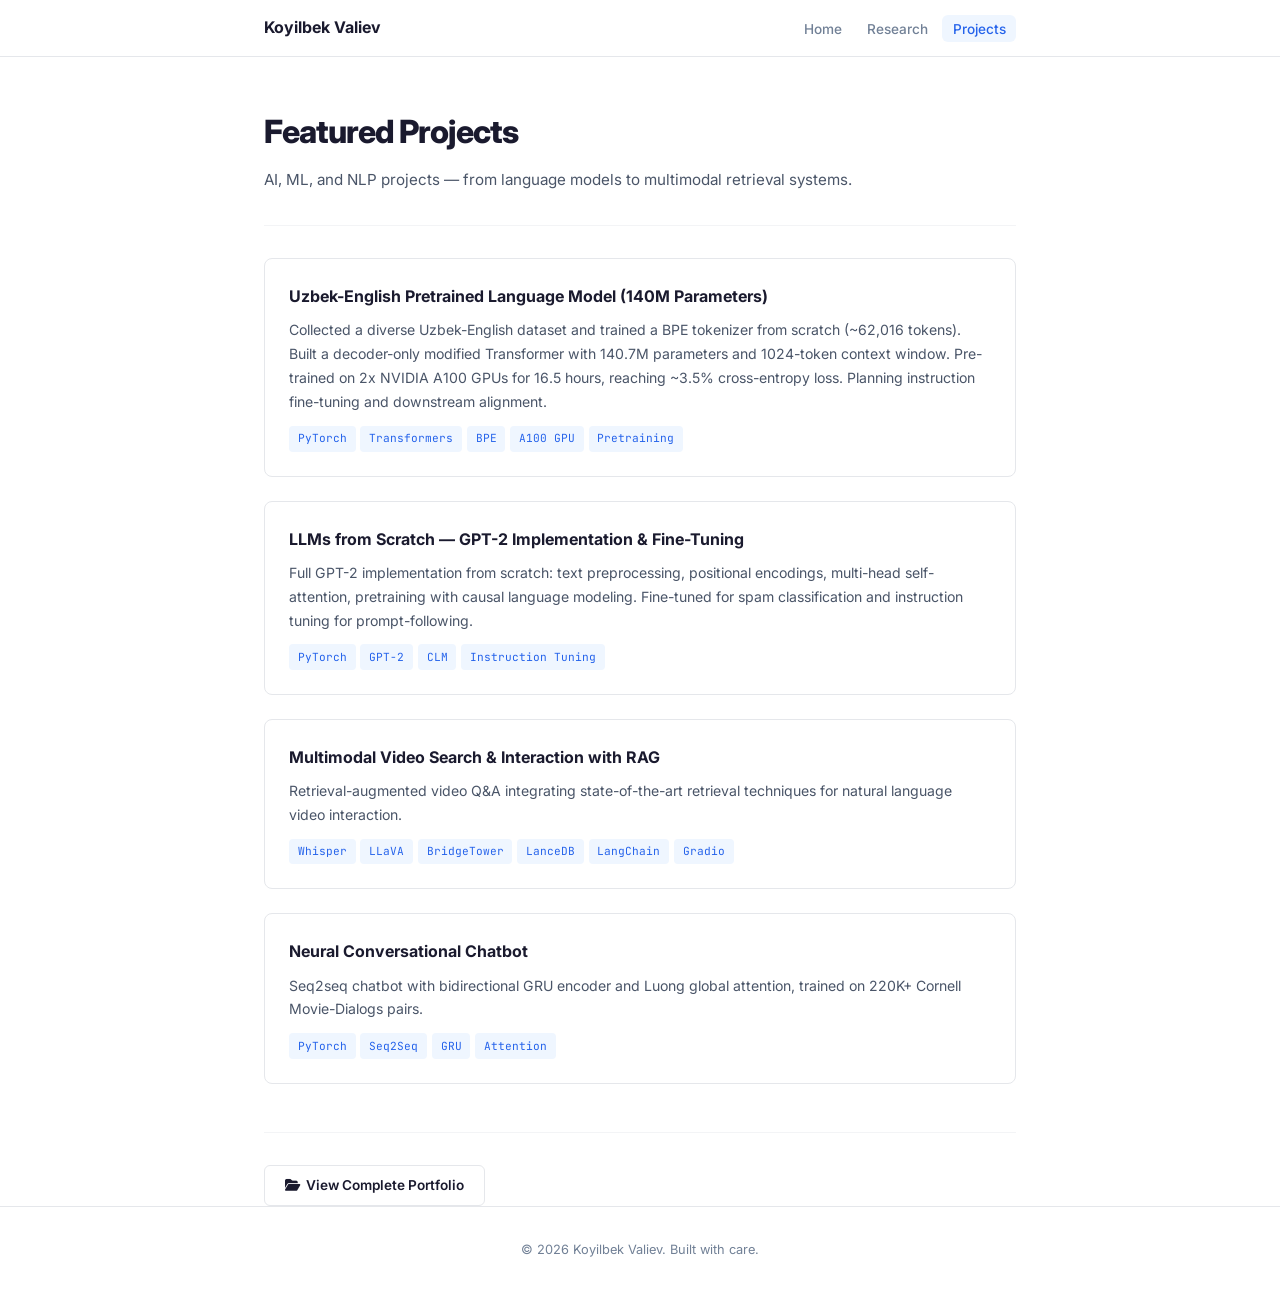
==== projects.html @ 2087cb86 "Restructure to multi-page site: Home, Research, Projects Converted from single-page scroll to 3 sepa" ====
<!DOCTYPE html>
<html lang="en">
<head>
    <meta charset="UTF-8" />
    <meta name="viewport" content="width=device-width, initial-scale=1.0" />
    <title>Projects — Koyilbek Valiev</title>
    <meta name="description" content="Featured AI and ML projects by Koyilbek Valiev." />
    <link rel="icon" href="favicon.ico" type="image/x-icon" />
    <link rel="preconnect" href="https://fonts.googleapis.com" />
    <link rel="preconnect" href="https://fonts.gstatic.com" crossorigin />
    <link href="https://fonts.googleapis.com/css2?family=Inter:wght@300;400;500;600;700;800&family=JetBrains+Mono:wght@400;500&display=swap" rel="stylesheet" />
    <link href="https://cdnjs.cloudflare.com/ajax/libs/font-awesome/6.5.1/css/all.min.css" rel="stylesheet" />
    <link rel="stylesheet" href="css/shared.css" />
    <style>
        /* PROJECT-SPECIFIC STYLES */
        .projects-list {
            display: flex;
            flex-direction: column;
            gap: 1.5rem;
            padding: 2rem 0;
        }

        .project-item {
            padding: 1.5rem;
            border: 1px solid var(--border);
            border-radius: var(--radius);
            transition: var(--transition);
        }

        .project-item:hover {
            border-color: var(--accent);
            box-shadow: var(--shadow-sm);
        }

        .project-item h3 {
            font-size: 1rem;
            font-weight: 700;
            margin-bottom: 0.5rem;
        }

        .project-item h3 a {
            color: var(--text);
            text-decoration: none;
        }

        .project-item h3 a:hover {
            color: var(--accent);
        }

        .project-item p {
            font-size: 0.88rem;
            color: var(--text-secondary);
            line-height: 1.7;
            margin-bottom: 0.75rem;
        }

        .project-tags {
            display: flex;
            flex-wrap: wrap;
            gap: 0.3rem;
        }

        .project-tags span {
            font-family: 'JetBrains Mono', monospace;
            font-size: 0.7rem;
            padding: 0.2rem 0.55rem;
            border-radius: 4px;
            background: var(--accent-light);
            color: var(--accent);
        }

        .portfolio-cta {
            margin-top: 1rem;
            padding-top: 2rem;
            border-top: 1px solid var(--border-light);
        }
    </style>
</head>
<body>

    <!-- Navigation -->
    <nav class="nav" role="navigation" aria-label="Main navigation">
        <div class="nav-inner">
            <a href="index.html" class="nav-name">Koyilbek Valiev</a>
            <button class="nav-hamburger" aria-label="Toggle menu" aria-expanded="false">
                <span></span><span></span><span></span>
            </button>
            <ul class="nav-links">
                <li><a href="index.html">Home</a></li>
                <li><a href="research.html">Research</a></li>
                <li><a href="projects.html" class="active">Projects</a></li>
            </ul>
        </div>
    </nav>

    <main class="container">
        <div class="page-header">
            <h1>Featured Projects</h1>
            <p>AI, ML, and NLP projects — from language models to multimodal retrieval systems.</p>
        </div>

        <div class="projects-list">
            <div class="project-item">
                <h3>Uzbek-English Pretrained Language Model (140M Parameters)</h3>
                <p>
                    Collected a diverse Uzbek-English dataset and trained a BPE tokenizer from scratch (~62,016 tokens).
                    Built a decoder-only modified Transformer with 140.7M parameters and 1024-token context window.
                    Pre-trained on 2x NVIDIA A100 GPUs for 16.5 hours, reaching ~3.5% cross-entropy loss.
                    Planning instruction fine-tuning and downstream alignment.
                </p>
                <div class="project-tags">
                    <span>PyTorch</span><span>Transformers</span><span>BPE</span><span>A100 GPU</span><span>Pretraining</span>
                </div>
            </div>

            <div class="project-item">
                <h3>LLMs from Scratch &mdash; GPT-2 Implementation &amp; Fine-Tuning</h3>
                <p>
                    Full GPT-2 implementation from scratch: text preprocessing, positional encodings, multi-head self-attention,
                    pretraining with causal language modeling. Fine-tuned for spam classification and instruction tuning for prompt-following.
                </p>
                <div class="project-tags">
                    <span>PyTorch</span><span>GPT-2</span><span>CLM</span><span>Instruction Tuning</span>
                </div>
            </div>

            <div class="project-item">
                <h3><a href="https://github.com/Valiev-Koyiljon/Multimodal-Video-Search-and-Interaction-with-RAG" target="_blank" rel="noopener">Multimodal Video Search &amp; Interaction with RAG</a></h3>
                <p>
                    Retrieval-augmented video Q&amp;A integrating state-of-the-art retrieval techniques for natural language video interaction.
                </p>
                <div class="project-tags">
                    <span>Whisper</span><span>LLaVA</span><span>BridgeTower</span><span>LanceDB</span><span>LangChain</span><span>Gradio</span>
                </div>
            </div>

            <div class="project-item">
                <h3><a href="https://github.com/Valiev-Koyiljon/seq2seq-attention-chatbot" target="_blank" rel="noopener">Neural Conversational Chatbot</a></h3>
                <p>
                    Seq2seq chatbot with bidirectional GRU encoder and Luong global attention,
                    trained on 220K+ Cornell Movie-Dialogs pairs.
                </p>
                <div class="project-tags">
                    <span>PyTorch</span><span>Seq2Seq</span><span>GRU</span><span>Attention</span>
                </div>
            </div>
        </div>

        <div class="portfolio-cta">
            <a href="Last_UPDATED_PORTFOLIO.pdf" class="btn btn-outline" target="_blank" rel="noopener">
                <i class="fas fa-folder-open"></i> View Complete Portfolio
            </a>
        </div>
    </main>

    <footer class="footer">
        <div class="container">
            <p>&copy; 2026 Koyilbek Valiev. Built with care.</p>
        </div>
    </footer>

    <script>
        const hamburger = document.querySelector('.nav-hamburger');
        const navLinks = document.querySelector('.nav-links');
        hamburger.addEventListener('click', () => {
            const open = navLinks.classList.toggle('open');
            hamburger.setAttribute('aria-expanded', open);
        });
    </script>
</body>
</html>
---- css/shared.css ----
/* ============================================
   SHARED STYLES — Koyilbek Valiev Portfolio
   Used by: index.html, research.html, projects.html
   ============================================ */

*, *::before, *::after {
    margin: 0; padding: 0; box-sizing: border-box;
}

:root {
    --bg: #ffffff;
    --bg-alt: #f8fafc;
    --text: #1a1a2e;
    --text-secondary: #4a5568;
    --text-muted: #718096;
    --accent: #2563EB;
    --accent-hover: #1d4ed8;
    --accent-light: #eff6ff;
    --border: #e5e7eb;
    --border-light: #f3f4f6;
    --shadow-sm: 0 1px 2px rgba(0,0,0,0.05);
    --shadow-md: 0 4px 6px -1px rgba(0,0,0,0.07);
    --radius: 8px;
    --max-width: 800px;
    --transition: 0.2s ease;
}

html {
    scroll-behavior: smooth;
    scroll-padding-top: 72px;
}

body {
    font-family: 'Inter', -apple-system, BlinkMacSystemFont, 'Segoe UI', sans-serif;
    background: var(--bg);
    color: var(--text);
    line-height: 1.7;
    -webkit-font-smoothing: antialiased;
    -moz-osx-font-smoothing: grayscale;
}

::selection {
    background: var(--accent);
    color: #fff;
}

/* ============================================
   NAVIGATION
   ============================================ */
.nav {
    position: sticky;
    top: 0;
    z-index: 100;
    background: rgba(255, 255, 255, 0.92);
    backdrop-filter: blur(12px);
    -webkit-backdrop-filter: blur(12px);
    border-bottom: 1px solid var(--border);
}

.nav-inner {
    max-width: var(--max-width);
    margin: 0 auto;
    padding: 0 1.5rem;
    height: 56px;
    display: flex;
    align-items: center;
    justify-content: space-between;
}

.nav-name {
    font-weight: 700;
    font-size: 1rem;
    color: var(--text);
    text-decoration: none;
}

.nav-links {
    display: flex;
    list-style: none;
    gap: 0.25rem;
}

.nav-links a {
    color: var(--text-muted);
    text-decoration: none;
    font-size: 0.85rem;
    font-weight: 500;
    padding: 0.35rem 0.65rem;
    border-radius: 6px;
    transition: var(--transition);
}

.nav-links a:hover,
.nav-links a.active {
    color: var(--accent);
    background: var(--accent-light);
}

.nav-hamburger {
    display: none;
    background: none;
    border: none;
    cursor: pointer;
    padding: 4px;
    flex-direction: column;
    gap: 4px;
}

.nav-hamburger span {
    width: 20px;
    height: 2px;
    background: var(--text);
    border-radius: 1px;
    transition: var(--transition);
}

/* ============================================
   LAYOUT
   ============================================ */
.container {
    max-width: var(--max-width);
    margin: 0 auto;
    padding: 0 1.5rem;
}

.section {
    padding: 3.5rem 0;
    border-bottom: 1px solid var(--border-light);
}

.section:last-of-type {
    border-bottom: none;
}

.section-alt {
    background: var(--bg-alt);
}

.section-title {
    font-size: 1.35rem;
    font-weight: 700;
    color: var(--text);
    margin-bottom: 1.75rem;
    letter-spacing: -0.02em;
}

.section-title i {
    color: var(--accent);
    margin-right: 0.5rem;
    font-size: 1.1rem;
}

/* ============================================
   PAGE HEADER (for sub-pages)
   ============================================ */
.page-header {
    padding: 3rem 0 2rem;
    border-bottom: 1px solid var(--border-light);
}

.page-header h1 {
    font-size: 2rem;
    font-weight: 800;
    letter-spacing: -0.03em;
    margin-bottom: 0.5rem;
}

.page-header p {
    color: var(--text-secondary);
    font-size: 0.95rem;
}

/* ============================================
   BUTTONS
   ============================================ */
.btn {
    display: inline-flex;
    align-items: center;
    gap: 0.4rem;
    padding: 0.5rem 1.25rem;
    font-size: 0.85rem;
    font-weight: 600;
    border-radius: 6px;
    text-decoration: none;
    transition: var(--transition);
    border: none;
    cursor: pointer;
    font-family: inherit;
}

.btn-primary {
    background: var(--accent);
    color: #fff;
}

.btn-primary:hover {
    background: var(--accent-hover);
}

.btn-outline {
    background: var(--bg);
    color: var(--text);
    border: 1px solid var(--border);
}

.btn-outline:hover {
    border-color: var(--accent);
    color: var(--accent);
}

/* ============================================
   FOOTER
   ============================================ */
.footer {
    border-top: 1px solid var(--border);
    padding: 2rem 0;
    text-align: center;
}

.footer p {
    font-size: 0.8rem;
    color: var(--text-muted);
}

/* ============================================
   RESPONSIVE
   ============================================ */
@media (max-width: 768px) {
    .nav-links {
        display: none;
        position: absolute;
        top: 56px;
        left: 0;
        right: 0;
        background: rgba(255, 255, 255, 0.98);
        backdrop-filter: blur(12px);
        -webkit-backdrop-filter: blur(12px);
        border-bottom: 1px solid var(--border);
        flex-direction: column;
        padding: 0.75rem 1.5rem;
    }

    .nav-links.open {
        display: flex;
    }

    .nav-hamburger {
        display: flex;
    }

    .section {
        padding: 2.5rem 0;
    }

    .page-header h1 {
        font-size: 1.5rem;
    }
}
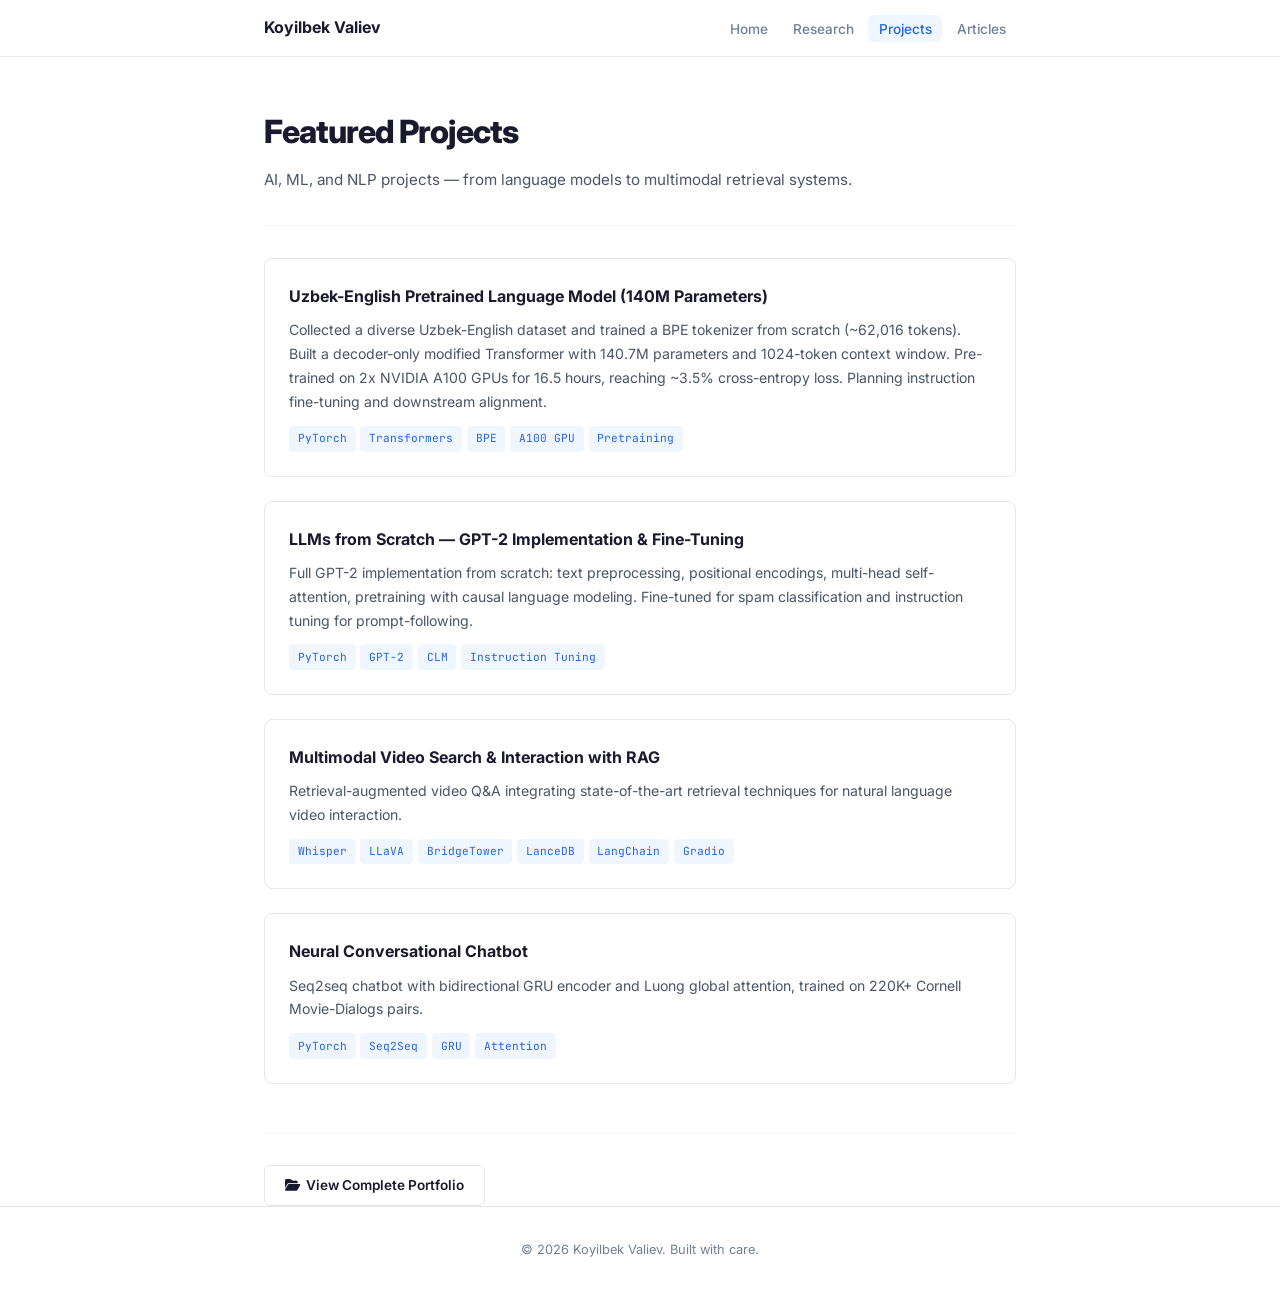
==== commit 98838512: "Add Articles page with blog-style reader and folder-based system New articles.html with full-page re" ====
--- a/projects.html
+++ b/projects.html
@@ -89,6 +89,7 @@
                 <li><a href="index.html">Home</a></li>
                 <li><a href="research.html">Research</a></li>
                 <li><a href="projects.html" class="active">Projects</a></li>
+                <li><a href="articles.html">Articles</a></li>
             </ul>
         </div>
     </nav>
